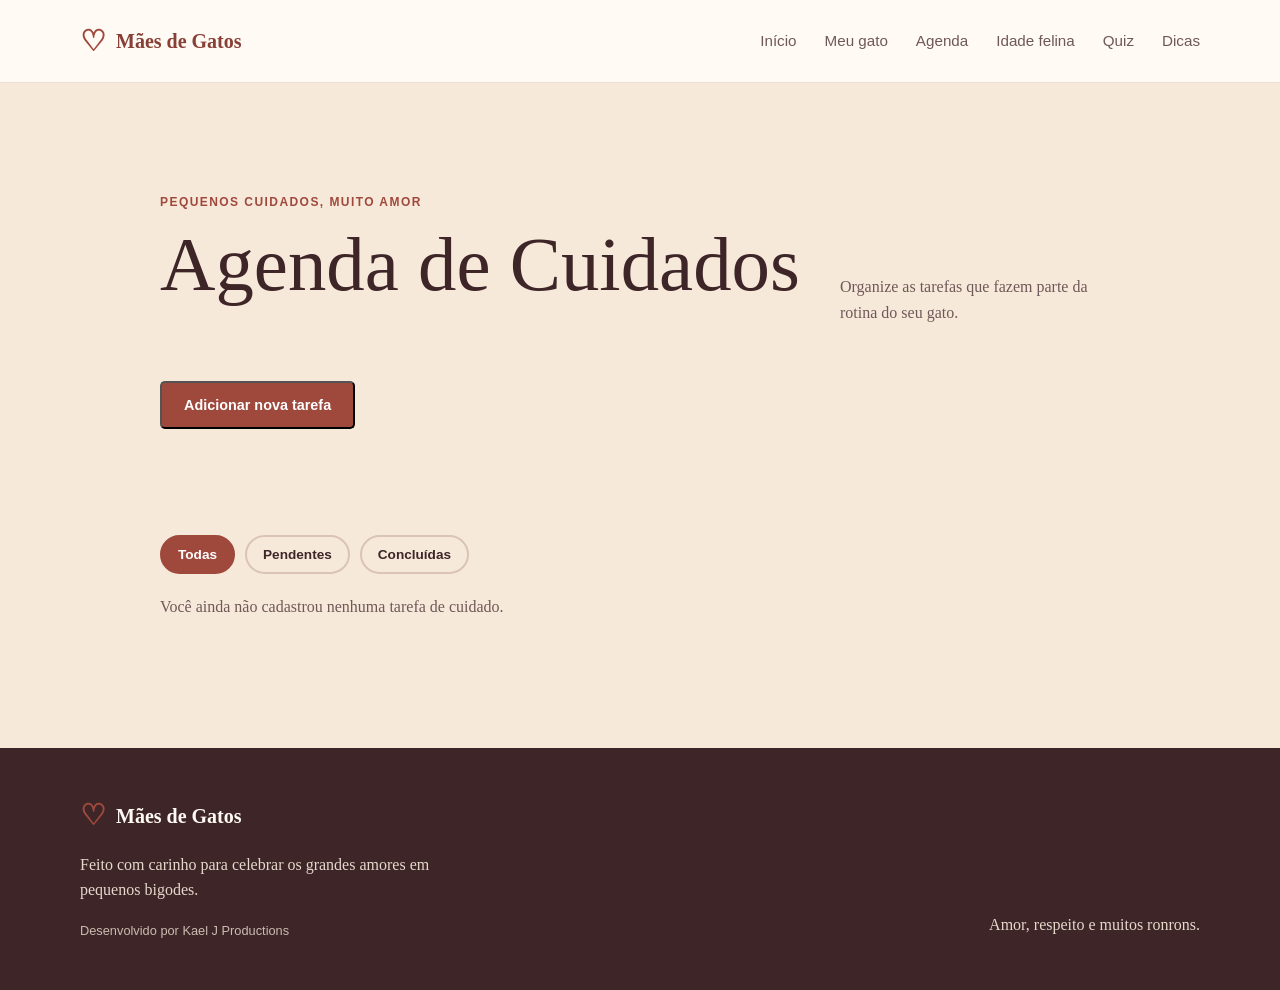
==== agenda.html @ 76a40109 "corrige regressões da refatoracao multipaginas" ====
<!DOCTYPE html>
<html lang="pt-BR"><head><meta charset="UTF-8"><meta name="viewport" content="width=device-width, initial-scale=1.0"><meta name="description" content="Mães de Gatos: um espaço acolhedor e acessível para quem ama gatos."><title>Agenda de Cuidados | Mães de Gatos</title><link rel="stylesheet" href="styles.css"></head><body><a class="link-pular" href="#conteudo">Pular para o conteúdo principal</a><header class="cabecalho"><div class="container cabecalho-conteudo"><a class="marca" href="index.html" aria-label="Mães de Gatos, voltar ao início"><span class="marca-icone" aria-hidden="true">♡</span><span>Mães de Gatos</span></a><nav class="navegacao-principal" aria-label="Navegação principal"><ul><li><a data-page="inicio" href="index.html">Início</a></li><li><a data-page="perfil" href="perfil.html">Meu gato</a></li><li><a data-page="agenda" href="agenda.html" aria-current="page">Agenda</a></li><li><a data-page="calculadora" href="calculadora.html">Idade felina</a></li><li><a data-page="quiz" href="quiz.html">Quiz</a></li><li><a data-page="dicas" href="dicas.html">Dicas</a></li></ul></nav></div></header><main id="conteudo"><section class="secao agenda" id="agenda" aria-labelledby="titulo-agenda">
        <div class="container agenda-conteudo">
          <div class="cabecalho-secao">
            <div>
              <p class="etiqueta">Pequenos cuidados, muito amor</p>
              <h1 id="titulo-agenda">Agenda de Cuidados</h1>
            </div>
            <p class="texto-secao">
              Organize as tarefas que fazem parte da rotina do seu gato.
            </p>
          </div>

          <button class="botao botao-nova-tarefa" id="adicionar-tarefa" type="button">
            Adicionar nova tarefa
          </button>

          <form id="formulario-tarefa" class="formulario-tarefa" novalidate hidden>
            <div class="campo">
              <label for="titulo-tarefa">Título da tarefa</label>
              <p class="ajuda-campo" id="ajuda-titulo-tarefa">Exemplo: Trocar a areia</p>
              <input id="titulo-tarefa" name="titulo" type="text" maxlength="100" required aria-describedby="ajuda-titulo-tarefa erro-titulo-tarefa">
              <p class="mensagem-erro" id="erro-titulo-tarefa"></p>
            </div>

            <div class="campo">
              <label for="data-tarefa">Data <span>(opcional)</span></label>
              <input id="data-tarefa" name="data" type="date" aria-describedby="erro-data-tarefa">
              <p class="mensagem-erro" id="erro-data-tarefa"></p>
            </div>

            <div class="campo">
              <label for="categoria-tarefa">Categoria</label>
              <select id="categoria-tarefa" name="categoria" required aria-describedby="erro-categoria-tarefa">
                <option value="">Selecione uma categoria</option>
                <option value="alimentação">Alimentação</option>
                <option value="higiene">Higiene</option>
                <option value="saúde">Saúde</option>
                <option value="brincadeira">Brincadeira</option>
                <option value="outros">Outros</option>
              </select>
              <p class="mensagem-erro" id="erro-categoria-tarefa"></p>
            </div>

            <div class="acoes-formulario">
              <button class="botao botao-formulario" id="botao-tarefa" type="submit">Criar tarefa</button>
              <button class="botao-cancelar" id="cancelar-edicao-tarefa" type="button" hidden>Cancelar edição</button>
            </div>
          </form>

          <p class="mensagem-status" id="mensagem-agenda" role="status" aria-live="polite"></p>

          <div class="filtros-agenda" aria-label="Filtrar tarefas">
            <button class="filtro ativo" type="button" data-filtro="todas" aria-pressed="true">Todas</button>
            <button class="filtro" type="button" data-filtro="pendentes" aria-pressed="false">Pendentes</button>
            <button class="filtro" type="button" data-filtro="concluidas" aria-pressed="false">Concluídas</button>
          </div>

          <p class="estado-vazio" id="estado-vazio"></p>
          <ul class="lista-tarefas" id="lista-tarefas" aria-label="Lista de tarefas de cuidado"></ul>
        </div>
</section>
</main><footer class="rodape" id="rodape"><div class="container rodape-conteudo"><div><p class="marca rodape-marca"><span class="marca-icone" aria-hidden="true">♡</span>Mães de Gatos</p><p>Feito com carinho para celebrar os grandes amores em pequenos bigodes.</p><p class="assinatura">Desenvolvido por Kael J Productions</p></div><p class="rodape-final">Amor, respeito e muitos ronrons.</p></div></footer><script src="scripts/agenda.js" defer></script></body></html>
---- styles.css ----
:root {
  --creme: #fffaf3;
  --creme-escuro: #f8eee2;
  --terracota: #9f493d;
  --terracota-escuro: #873f36;
  --vinho: #3d2528;
  --texto-suave: #6f5858;
  --dourado: #e6ad62;
  --branco: #fff;
  --sombra: 0 18px 40px rgba(92, 49, 44, 0.1);
}

* { box-sizing: border-box; }

[hidden] { display: none !important; }

html { scroll-behavior: smooth; }
body { margin: 0; background: var(--creme); color: var(--vinho); font-family: Georgia, "Times New Roman", serif; line-height: 1.6; }
a { color: inherit; }
a:focus-visible { outline: 3px solid var(--dourado); outline-offset: 5px; border-radius: 4px; }
.container { width: min(1120px, calc(100% - 48px)); margin: 0 auto; }
.link-pular { position: absolute; top: 12px; left: 12px; z-index: 10; padding: 8px 12px; color: var(--branco); background: var(--terracota-escuro); transform: translateY(-160%); }
.link-pular:focus { transform: translateY(0); }
.cabecalho { background: var(--creme); border-bottom: 1px solid #eedfd1; }
.cabecalho-conteudo, .navegacao-principal ul { display: flex; align-items: center; }
.cabecalho-conteudo { justify-content: space-between; min-height: 82px; gap: 24px; }
.marca { display: inline-flex; align-items: center; gap: 10px; color: var(--terracota-escuro); font-size: 1.25rem; font-weight: bold; text-decoration: none; }
.marca-icone { color: var(--terracota); font-size: 1.8rem; line-height: 1; }
.navegacao-principal ul { gap: 28px; margin: 0; padding: 0; list-style: none; }
.navegacao-principal a { color: var(--texto-suave); font: 0.95rem Arial, sans-serif; text-decoration: none; }
.navegacao-principal a:hover, .cartao a:hover { color: var(--terracota); }
.hero { overflow: hidden; background: var(--creme-escuro); }
.hero-conteudo { display: grid; grid-template-columns: 1.1fr 0.9fr; align-items: center; min-height: 530px; gap: 56px; }
.etiqueta, .cartao-numero { margin: 0 0 12px; color: var(--terracota); font: bold 0.75rem Arial, sans-serif; letter-spacing: 0.12em; text-transform: uppercase; }
h1, h2, h3, p { margin-top: 0; }
h1, h2, h3 { line-height: 1.15; }
h1 { max-width: 650px; margin-bottom: 24px; font-size: clamp(2.8rem, 6vw, 5.2rem); font-weight: normal; }
h1 span { color: var(--terracota); }
.hero-descricao { max-width: 510px; margin-bottom: 32px; color: var(--texto-suave); font-size: 1.15rem; }
.botao { display: inline-block; padding: 14px 22px; border-radius: 5px; color: var(--branco); background: var(--terracota); font: bold 0.9rem Arial, sans-serif; text-decoration: none; }
.botao:hover { background: var(--terracota-escuro); }
.hero-imagem {
  display: block;
  width: 100%;
  max-height: 530px;
  border-radius: 18px 18px 42% 42%;
  object-fit: cover;
  object-position: center;
  box-shadow: var(--sombra);
}
.secao { padding: 112px 0; }
.sobre { background: var(--creme); }
.sobre-conteudo { display: grid; grid-template-columns: 100px 1fr; max-width: 960px; gap: 40px; }
.numero-secao { color: var(--dourado); font: bold 1.2rem Arial, sans-serif; }
h2 { max-width: 690px; margin-bottom: 22px; font-size: clamp(2rem, 4vw, 3.4rem); font-weight: normal; }
.sobre p:not(.etiqueta) { max-width: 650px; color: var(--texto-suave); font-size: 1.1rem; }

.imagem-editorial {
  display: block;
  width: min(100%, 760px);
  margin-top: 32px;
  border-radius: 12px;
  object-fit: cover;
  box-shadow: var(--sombra);
}
.temas { background: #f7e9da; }
.cabecalho-secao { display: flex; align-items: end; justify-content: space-between; gap: 32px; margin-bottom: 48px; }
.cabecalho-secao h2 { margin-bottom: 0; }
.texto-secao { max-width: 280px; margin-bottom: 8px; color: var(--texto-suave); }
.cartoes { display: grid; grid-template-columns: repeat(3, 1fr); gap: 22px; }
.cartao { min-height: 350px; padding: 0 0 30px; overflow: hidden; border-radius: 8px; box-shadow: var(--sombra); }
.imagem-cartao { display: block; width: 100%; height: 190px; object-fit: cover; }
.cartao > :not(.imagem-cartao) { margin-right: 30px; margin-left: 30px; }
.cartao > .cartao-icone { margin-top: 26px; }
.cartao-rotina { background: #fffaf3; }
.cartao-carinho { color: var(--branco); background: var(--terracota); }
.cartao-diversao { background: #f4c978; }
.cartao-icone { margin-bottom: 36px; font-size: 2.4rem; }
.cartao-numero { color: currentColor; opacity: 0.75; }
.cartao h3 { margin-bottom: 14px; font-size: 1.7rem; font-weight: normal; }
.cartao p:not(.cartao-numero) { min-height: 96px; color: inherit; opacity: 0.82; }
.cartao a { font: bold 0.85rem Arial, sans-serif; text-decoration: none; }
.rodape { color: var(--creme); background: var(--vinho); }
.rodape-conteudo { display: flex; align-items: end; justify-content: space-between; gap: 32px; padding: 52px 0; }
.rodape-marca { color: var(--creme); }
.rodape-conteudo p:not(.marca) { max-width: 360px; margin-bottom: 0; color: #e7d8cc; }
.rodape-final { text-align: right; }

@media (max-width: 760px) {
  .container { width: min(100% - 32px, 560px); }
  .cabecalho-conteudo { align-items: flex-start; flex-direction: column; padding: 20px 0; }
  .navegacao-principal ul { flex-wrap: wrap; gap: 12px 20px; }
  .hero-conteudo, .cartoes { grid-template-columns: 1fr; }
  .hero-conteudo { gap: 30px; padding: 70px 0; }
  .hero-imagem { max-height: 360px; border-radius: 14px 14px 28% 28%; }
  .secao { padding: 72px 0; }
  .sobre-conteudo { grid-template-columns: 1fr; gap: 16px; }
  .cabecalho-secao, .rodape-conteudo { align-items: flex-start; flex-direction: column; }
  .rodape-final { text-align: left; }
}

@media (prefers-reduced-motion: reduce) {
  html { scroll-behavior: auto; }
}

.perfil { background: var(--creme); }

.perfil-conteudo { max-width: 920px; }

.formulario-perfil {
  display: grid;
  grid-template-columns: repeat(2, 1fr);
  gap: 24px;
  padding: 32px;
  border: 1px solid #eedfd1;
  border-radius: 8px;
  background: var(--branco);
  box-shadow: var(--sombra);
}

.campo {
  display: flex;
  flex-direction: column;
  gap: 8px;
}

.campo label {
  color: var(--vinho);
  font-weight: bold;
}

.campo label span {
  color: var(--texto-suave);
  font-size: 0.9rem;
  font-weight: normal;
}

.campo input,
.campo select {
  width: 100%;
  min-height: 48px;
  padding: 10px 12px;
  border: 2px solid #d9c4b5;
  border-radius: 5px;
  color: var(--vinho);
  background: var(--creme);
  font: 1rem Arial, sans-serif;
}

.campo input:focus-visible,
.campo select:focus-visible {
  outline: 3px solid var(--dourado);
  outline-offset: 2px;
}

.campo input[aria-invalid="true"],
.campo select[aria-invalid="true"] {
  border-color: var(--terracota-escuro);
}

.mensagem-erro {
  min-height: 1.4em;
  margin: 0;
  color: var(--terracota-escuro);
  font: 0.9rem Arial, sans-serif;
}

.acoes-formulario {
  display: flex;
  align-items: center;
  align-self: end;
  flex-wrap: wrap;
  gap: 16px;
}

.botao-formulario { border: 0; cursor: pointer; }

.botao-cancelar {
  padding: 10px 0;
  border: 0;
  color: var(--terracota-escuro);
  background: transparent;
  font: bold 0.85rem Arial, sans-serif;
  text-decoration: underline;
  cursor: pointer;
}

.botao-cancelar:hover { color: var(--terracota); }

.botao-cancelar:focus-visible {
  outline: 3px solid var(--dourado);
  outline-offset: 3px;
}

.mensagem-status {
  min-height: 1.6em;
  margin: 24px 0 0;
  color: var(--terracota-escuro);
  font-weight: bold;
}

.resultado-perfil {
  margin-top: 24px;
}

.ficha-gato {
  max-width: 620px;
  padding: 28px;
  border-left: 6px solid var(--terracota);
  border-radius: 8px;
  background: var(--creme-escuro);
  box-shadow: var(--sombra);
}

.ficha-gato h3 {
  margin-bottom: 20px;
  color: var(--terracota-escuro);
  font-size: 1.8rem;
  font-weight: normal;
}

.ficha-gato dl { margin: 0; }

.ficha-gato dt {
  margin-top: 12px;
  color: var(--texto-suave);
  font: bold 0.8rem Arial, sans-serif;
  letter-spacing: 0.08em;
  text-transform: uppercase;
}

.ficha-gato dt:first-child { margin-top: 0; }
.ficha-gato dd { margin: 2px 0 0; font-size: 1.1rem; }

.acoes-ficha {
  display: flex;
  flex-wrap: wrap;
  align-items: center;
  gap: 16px;
  margin-top: 24px;
}

.botao-apagar {
  padding: 10px 16px;
  border: 2px solid var(--terracota-escuro);
  border-radius: 5px;
  color: var(--terracota-escuro);
  background: transparent;
  font: bold 0.85rem Arial, sans-serif;
  cursor: pointer;
}

.botao-apagar:hover { color: var(--branco); background: var(--terracota-escuro); }

.botao-apagar:focus-visible {
  outline: 3px solid var(--dourado);
  outline-offset: 3px;
}

@media (max-width: 760px) {
  .formulario-perfil { grid-template-columns: 1fr; padding: 24px; }
  .acoes-formulario { align-self: auto; }
}

.agenda { background: #f7e9da; }
.agenda-conteudo { max-width: 960px; }

.botao-nova-tarefa { margin-bottom: 24px; }

.formulario-tarefa {
  display: grid;
  grid-template-columns: 1.5fr 1fr 1fr;
  align-items: end;
  gap: 24px;
  padding: 32px;
  border-radius: 8px;
  background: var(--branco);
  box-shadow: var(--sombra);
}

.formulario-tarefa .acoes-formulario { grid-column: 1 / -1; }

.ajuda-campo {
  margin: -2px 0 0;
  color: var(--texto-suave);
  font: 0.9rem Arial, sans-serif;
}

.filtros-agenda {
  display: flex;
  flex-wrap: wrap;
  gap: 10px;
  margin: 32px 0 20px;
}

.filtro {
  padding: 10px 16px;
  border: 2px solid #d9c4b5;
  border-radius: 999px;
  color: var(--vinho);
  background: transparent;
  font: bold 0.85rem Arial, sans-serif;
  cursor: pointer;
}

.filtro:hover,
.filtro.ativo {
  border-color: var(--terracota);
  color: var(--branco);
  background: var(--terracota);
}

.filtro:focus-visible {
  outline: 3px solid var(--dourado);
  outline-offset: 3px;
}

.estado-vazio {
  min-height: 1.6em;
  margin: 0 0 16px;
  color: var(--texto-suave);
}

.lista-tarefas {
  display: grid;
  gap: 16px;
  margin: 0;
  padding: 0;
  list-style: none;
}

.tarefa {
  display: grid;
  grid-template-columns: 1fr auto;
  gap: 16px 24px;
  padding: 24px;
  border-left: 6px solid var(--terracota);
  border-radius: 8px;
  background: var(--creme);
  box-shadow: var(--sombra);
}

.tarefa.concluida { border-left-color: var(--dourado); }

.tarefa h3 {
  margin-bottom: 10px;
  color: var(--terracota-escuro);
  font-size: 1.35rem;
  font-weight: normal;
}

.tarefa-meta {
  display: flex;
  flex-wrap: wrap;
  gap: 8px 16px;
  margin: 0;
  color: var(--texto-suave);
  font: 0.9rem Arial, sans-serif;
}

.tarefa-status {
  display: inline-block;
  margin-top: 14px;
  color: var(--terracota-escuro);
  font: bold 0.8rem Arial, sans-serif;
  letter-spacing: 0.08em;
  text-transform: uppercase;
}

.tarefa.concluida .tarefa-status { color: #6f6a38; }
.tarefa.concluida h3 { text-decoration: line-through; }

.acoes-tarefa {
  display: flex;
  align-items: center;
  justify-content: flex-end;
  flex-wrap: wrap;
  gap: 10px;
}

.botao-tarefa {
  padding: 10px 14px;
  border: 2px solid var(--terracota-escuro);
  border-radius: 5px;
  color: var(--terracota-escuro);
  background: transparent;
  font: bold 0.8rem Arial, sans-serif;
  cursor: pointer;
}

.botao-tarefa:hover { color: var(--branco); background: var(--terracota-escuro); }

.botao-tarefa:focus-visible {
  outline: 3px solid var(--dourado);
  outline-offset: 3px;
}

.assinatura {
  margin-top: 20px;
  color: #cdbbb0 !important;
  font: 0.8rem Arial, sans-serif;
}

@media (max-width: 760px) {
  .formulario-tarefa { grid-template-columns: 1fr; padding: 24px; }
  .formulario-tarefa .acoes-formulario { grid-column: auto; }
  .tarefa { grid-template-columns: 1fr; }
  .acoes-tarefa { justify-content: flex-start; }
}

.calculadora { background: var(--creme); }
.calculadora-conteudo { max-width: 960px; }

.formulario-calculadora {
  display: grid;
  grid-template-columns: minmax(0, 1fr) auto;
  align-items: end;
  gap: 24px;
  padding: 32px;
  border-radius: 8px;
  background: var(--branco);
  box-shadow: var(--sombra);
}

.formulario-calculadora .botao { align-self: end; }

.grupo-idade {
  min-width: 0;
  margin: 0;
  padding: 0;
  border: 0;
}

.grupo-idade legend {
  margin-bottom: 8px;
  color: var(--vinho);
  font-weight: bold;
}

.controles-idade {
  display: grid;
  grid-template-columns: repeat(3, minmax(0, 1fr));
  gap: 16px;
}

.resultado-calculadora {
  max-width: 620px;
  margin-top: 24px;
  padding: 28px;
  border-left: 6px solid var(--terracota);
  border-radius: 8px;
  background: var(--creme-escuro);
  box-shadow: var(--sombra);
}

.resultado-calculadora h3 {
  margin-bottom: 16px;
  color: var(--terracota-escuro);
  font-size: 1.8rem;
  font-weight: normal;
}

.resultado-calculadora p { margin-bottom: 10px; }
.resultado-calculadora p:last-child { margin-bottom: 0; }

.aviso-calculadora {
  margin-top: 20px;
  color: var(--texto-suave);
  font: 0.9rem Arial, sans-serif;
}

@media (max-width: 760px) {
  .formulario-calculadora { grid-template-columns: 1fr; padding: 24px; }
  .formulario-calculadora .botao { justify-self: start; }
}

.quiz { background: #f7e9da; }
.quiz-conteudo { max-width: 960px; }
.quiz-aviso-inicial { max-width: 720px; color: var(--texto-suave); }

.progresso-quiz {
  margin: 32px 0 16px;
  color: var(--terracota-escuro);
  font: bold 0.9rem Arial, sans-serif;
}

.formulario-quiz {
  padding: 32px;
  border-radius: 8px;
  background: var(--branco);
  box-shadow: var(--sombra);
}

.formulario-quiz fieldset {
  min-width: 0;
  margin: 0;
  padding: 0;
  border: 0;
}

.formulario-quiz legend {
  color: var(--texto-suave);
  font: bold 0.85rem Arial, sans-serif;
}

.texto-pergunta {
  margin: 14px 0 24px;
  color: var(--vinho);
  font-size: 1.45rem;
  line-height: 1.25;
}

.texto-pergunta:focus-visible {
  outline: 3px solid var(--dourado);
  outline-offset: 6px;
  border-radius: 4px;
}

.alternativas-quiz {
  display: grid;
  gap: 12px;
}

.alternativa-quiz {
  display: flex;
  align-items: flex-start;
  gap: 12px;
  padding: 14px 16px;
  border: 2px solid #d9c4b5;
  border-radius: 6px;
  color: var(--vinho);
  background: var(--creme);
  cursor: pointer;
}

.alternativa-quiz:hover,
.alternativa-quiz:has(input:checked) {
  border-color: var(--terracota);
  background: #f8eee2;
}

.alternativa-quiz input {
  flex: 0 0 auto;
  width: 1.1rem;
  height: 1.1rem;
  margin-top: 3px;
  accent-color: var(--terracota);
}

.alternativa-quiz input:focus-visible {
  outline: 3px solid var(--dourado);
  outline-offset: 3px;
}

.acoes-quiz {
  display: flex;
  justify-content: space-between;
  gap: 16px;
  margin-top: 28px;
}

.botao-secundario-quiz {
  padding: 12px 20px;
  border: 2px solid var(--terracota-escuro);
  border-radius: 5px;
  color: var(--terracota-escuro);
  background: transparent;
  font: bold 0.9rem Arial, sans-serif;
  cursor: pointer;
}

.botao-secundario-quiz:hover { color: var(--branco); background: var(--terracota-escuro); }

.botao-secundario-quiz:focus-visible {
  outline: 3px solid var(--dourado);
  outline-offset: 3px;
}

.resultado-quiz {
  max-width: 700px;
  margin-top: 24px;
  padding: 32px;
  border-left: 6px solid var(--terracota);
  border-radius: 8px;
  background: var(--creme);
  box-shadow: var(--sombra);
}

.resultado-quiz h3 {
  margin-bottom: 16px;
  color: var(--terracota-escuro);
  font-size: 2rem;
  font-weight: normal;
}

.resultado-quiz p { margin-bottom: 12px; }
.resultado-quiz p:last-of-type { margin-bottom: 0; }
.resultado-quiz .aviso-quiz { margin-top: 24px; color: var(--texto-suave); font: 0.9rem Arial, sans-serif; }

.botao-refazer-quiz {
  margin-top: 24px;
  border: 0;
  color: var(--terracota-escuro);
  background: transparent;
  font: bold 0.9rem Arial, sans-serif;
  text-decoration: underline;
  cursor: pointer;
}

.botao-refazer-quiz:focus-visible {
  outline: 3px solid var(--dourado);
  outline-offset: 3px;
}

@media (max-width: 760px) {
  .formulario-quiz { padding: 24px; }
  .acoes-quiz { align-items: stretch; flex-direction: column-reverse; }
  .acoes-quiz button { align-self: flex-start; }
}

.dicas { background: var(--creme); }
.dicas-conteudo { max-width: 960px; }

.filtros-dicas {
  display: flex;
  flex-wrap: wrap;
  gap: 10px;
  margin: 32px 0 20px;
}

.filtro-dica {
  padding: 10px 16px;
  border: 2px solid #d9c4b5;
  border-radius: 999px;
  color: var(--vinho);
  background: transparent;
  font: bold 0.85rem Arial, sans-serif;
  cursor: pointer;
}

.filtro-dica:hover,
.filtro-dica.ativo {
  border-color: var(--terracota);
  color: var(--branco);
  background: var(--terracota);
}

.filtro-dica:focus-visible {
  outline: 3px solid var(--dourado);
  outline-offset: 3px;
}

.estado-vazio-dicas {
  min-height: 1.6em;
  margin: 0 0 16px;
  color: var(--texto-suave);
}

.lista-dicas {
  display: grid;
  grid-template-columns: repeat(3, 1fr);
  gap: 22px;
  margin: 0;
  padding: 0;
  list-style: none;
}

.dica-card {
  display: flex;
  min-height: 250px;
  flex-direction: column;
  padding: 24px;
  border-radius: 8px;
  background: var(--creme-escuro);
  box-shadow: var(--sombra);
}

.dica-card h3 {
  margin-bottom: 12px;
  color: var(--terracota-escuro);
  font-size: 1.35rem;
  font-weight: normal;
}

.dica-card p { color: var(--texto-suave); }

.dica-categoria {
  margin: 0 0 12px;
  color: var(--terracota);
  font: bold 0.75rem Arial, sans-serif;
  letter-spacing: 0.1em;
  text-transform: uppercase;
}

.botao-favorito {
  margin-top: auto;
  padding: 10px 0 0;
  border: 0;
  color: var(--terracota-escuro);
  background: transparent;
  font: bold 0.85rem Arial, sans-serif;
  text-align: left;
  text-decoration: underline;
  cursor: pointer;
}

.botao-favorito:hover { color: var(--terracota); }

.botao-favorito:focus-visible {
  outline: 3px solid var(--dourado);
  outline-offset: 4px;
}

@media (max-width: 900px) {
  .lista-dicas { grid-template-columns: repeat(2, 1fr); }
}

@media (max-width: 760px) {
  .lista-dicas { grid-template-columns: 1fr; }
}
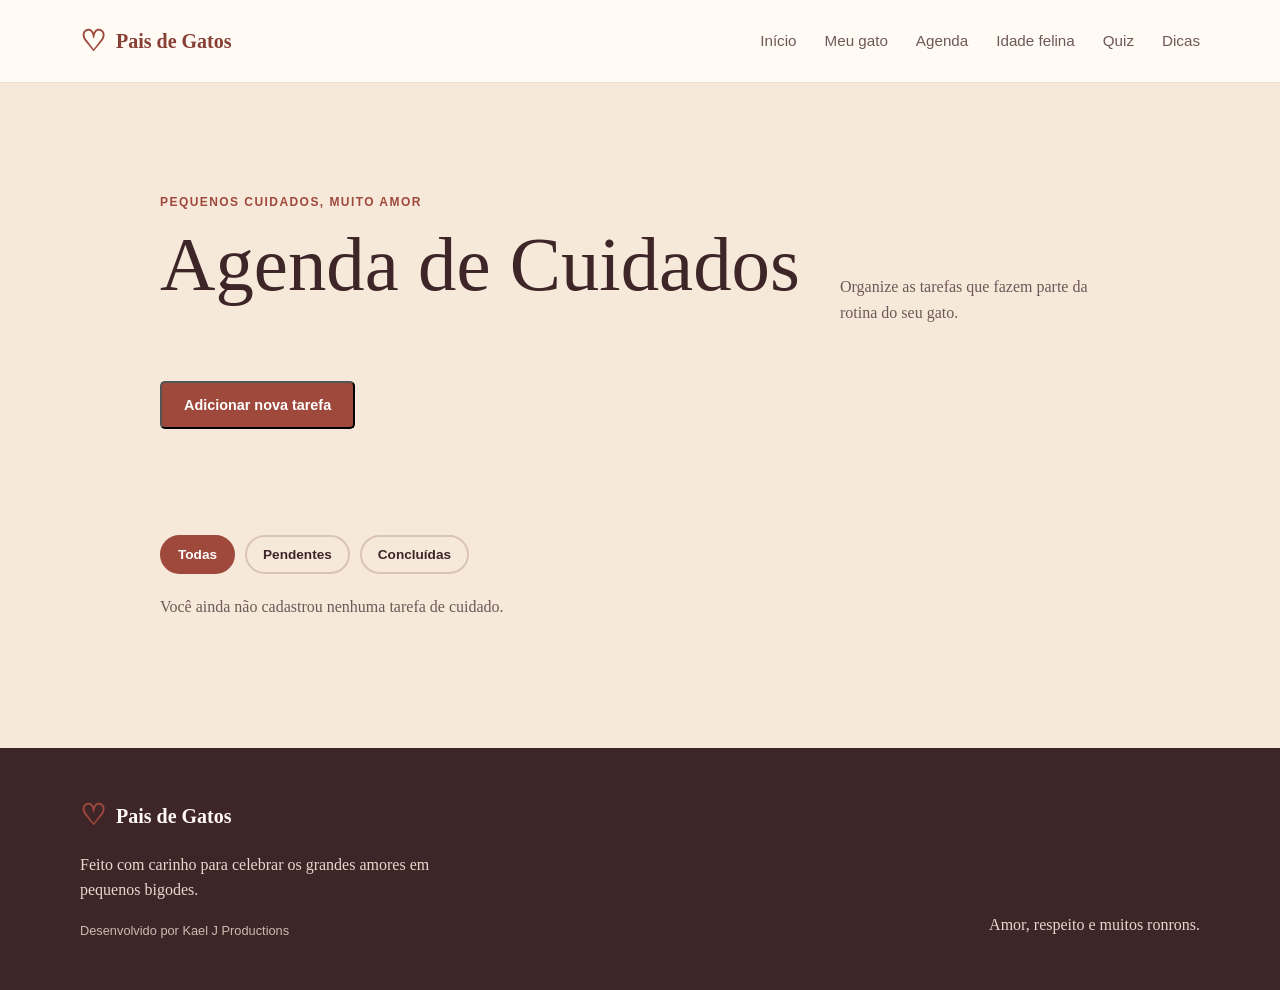
==== commit 18a0d02a: "atualiza identidade para pais de gatos" ====
--- a/agenda.html
+++ b/agenda.html
@@ -1,5 +1,5 @@
 <!DOCTYPE html>
-<html lang="pt-BR"><head><meta charset="UTF-8"><meta name="viewport" content="width=device-width, initial-scale=1.0"><meta name="description" content="Mães de Gatos: um espaço acolhedor e acessível para quem ama gatos."><title>Agenda de Cuidados | Mães de Gatos</title><link rel="stylesheet" href="styles.css"></head><body><a class="link-pular" href="#conteudo">Pular para o conteúdo principal</a><header class="cabecalho"><div class="container cabecalho-conteudo"><a class="marca" href="index.html" aria-label="Mães de Gatos, voltar ao início"><span class="marca-icone" aria-hidden="true">♡</span><span>Mães de Gatos</span></a><nav class="navegacao-principal" aria-label="Navegação principal"><ul><li><a data-page="inicio" href="index.html">Início</a></li><li><a data-page="perfil" href="perfil.html">Meu gato</a></li><li><a data-page="agenda" href="agenda.html" aria-current="page">Agenda</a></li><li><a data-page="calculadora" href="calculadora.html">Idade felina</a></li><li><a data-page="quiz" href="quiz.html">Quiz</a></li><li><a data-page="dicas" href="dicas.html">Dicas</a></li></ul></nav></div></header><main id="conteudo"><section class="secao agenda" id="agenda" aria-labelledby="titulo-agenda">
+<html lang="pt-BR"><head><meta charset="UTF-8"><meta name="viewport" content="width=device-width, initial-scale=1.0"><meta name="description" content="Pais de Gatos: um espaço acolhedor e acessível para quem ama gatos."><title>Agenda de Cuidados | Pais de Gatos</title><link rel="stylesheet" href="styles.css"></head><body><a class="link-pular" href="#conteudo">Pular para o conteúdo principal</a><header class="cabecalho"><div class="container cabecalho-conteudo"><a class="marca" href="index.html" aria-label="Pais de Gatos, voltar ao início"><span class="marca-icone" aria-hidden="true">♡</span><span>Pais de Gatos</span></a><nav class="navegacao-principal" aria-label="Navegação principal"><ul><li><a data-page="inicio" href="index.html">Início</a></li><li><a data-page="perfil" href="perfil.html">Meu gato</a></li><li><a data-page="agenda" href="agenda.html" aria-current="page">Agenda</a></li><li><a data-page="calculadora" href="calculadora.html">Idade felina</a></li><li><a data-page="quiz" href="quiz.html">Quiz</a></li><li><a data-page="dicas" href="dicas.html">Dicas</a></li></ul></nav></div></header><main id="conteudo"><section class="secao agenda" id="agenda" aria-labelledby="titulo-agenda">
         <div class="container agenda-conteudo">
           <div class="cabecalho-secao">
             <div>
@@ -60,9 +60,4 @@
           <ul class="lista-tarefas" id="lista-tarefas" aria-label="Lista de tarefas de cuidado"></ul>
         </div>
 </section>
-</main><footer class="rodape" id="rodape"><div class="container rodape-conteudo"><div><p class="marca rodape-marca"><span class="marca-icone" aria-hidden="true">♡</span>Mães de Gatos</p><p>Feito com carinho para celebrar os grandes amores em pequenos bigodes.</p><p class="assinatura">Desenvolvido por Kael J Productions</p></div><p class="rodape-final">Amor, respeito e muitos ronrons.</p></div></footer><script src="scripts/agenda.js" defer></script></body></html>
-
-
-
-
-
+</main><footer class="rodape" id="rodape"><div class="container rodape-conteudo"><div><p class="marca rodape-marca"><span class="marca-icone" aria-hidden="true">♡</span>Pais de Gatos</p><p>Feito com carinho para celebrar os grandes amores em pequenos bigodes.</p><p class="assinatura">Desenvolvido por Kael J Productions</p></div><p class="rodape-final">Amor, respeito e muitos ronrons.</p></div></footer><script src="scripts/agenda.js" defer></script></body></html>
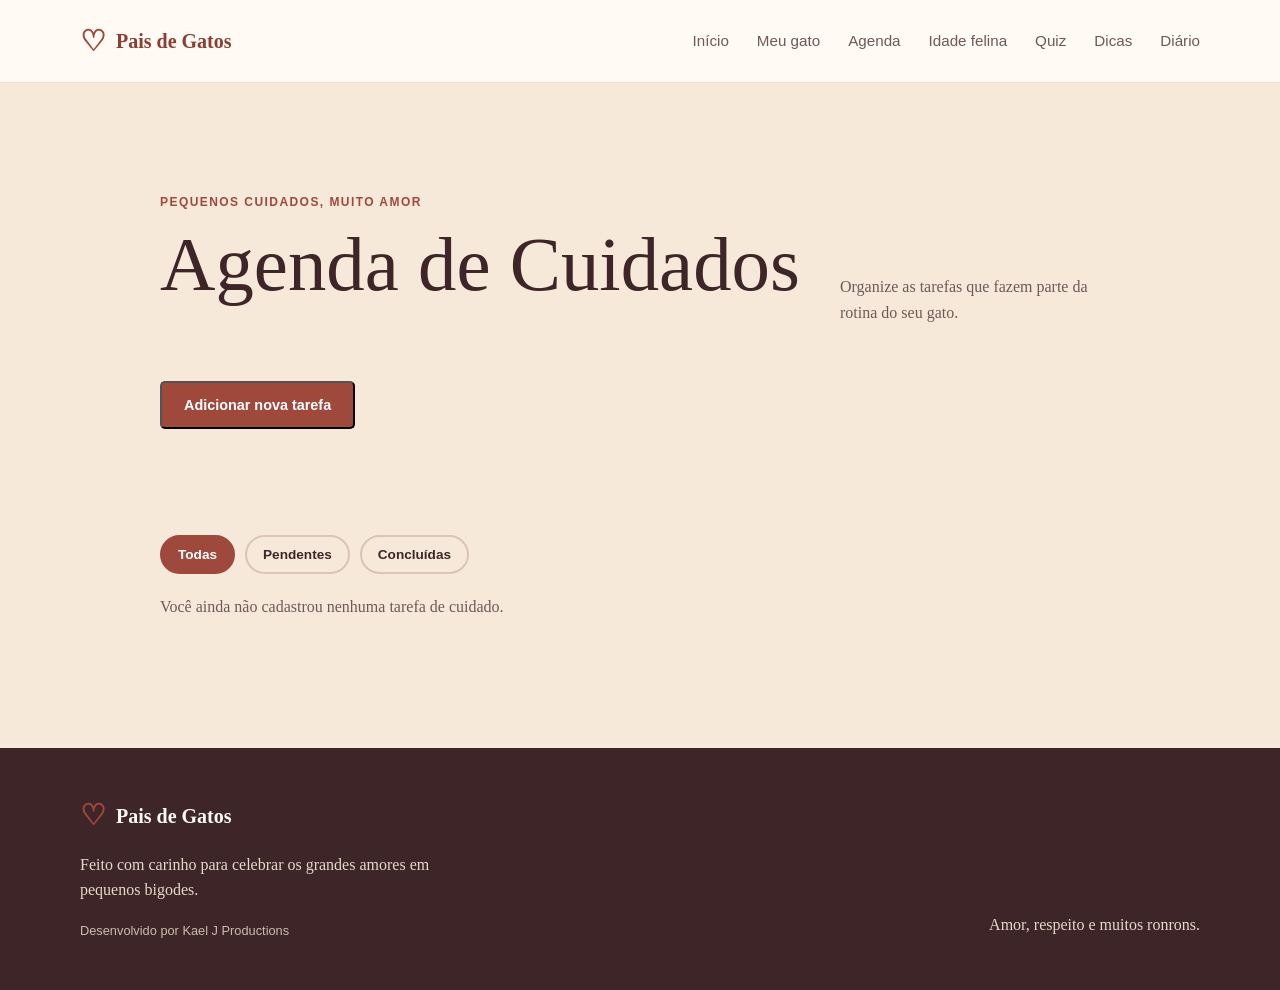
==== commit 058f15f0: "adiciona diario do gato" ====
--- a/agenda.html
+++ b/agenda.html
@@ -1,5 +1,5 @@
 <!DOCTYPE html>
-<html lang="pt-BR"><head><meta charset="UTF-8"><meta name="viewport" content="width=device-width, initial-scale=1.0"><meta name="description" content="Pais de Gatos: um espaço acolhedor e acessível para quem ama gatos."><title>Agenda de Cuidados | Pais de Gatos</title><link rel="stylesheet" href="styles.css"></head><body><a class="link-pular" href="#conteudo">Pular para o conteúdo principal</a><header class="cabecalho"><div class="container cabecalho-conteudo"><a class="marca" href="index.html" aria-label="Pais de Gatos, voltar ao início"><span class="marca-icone" aria-hidden="true">♡</span><span>Pais de Gatos</span></a><nav class="navegacao-principal" aria-label="Navegação principal"><ul><li><a data-page="inicio" href="index.html">Início</a></li><li><a data-page="perfil" href="perfil.html">Meu gato</a></li><li><a data-page="agenda" href="agenda.html" aria-current="page">Agenda</a></li><li><a data-page="calculadora" href="calculadora.html">Idade felina</a></li><li><a data-page="quiz" href="quiz.html">Quiz</a></li><li><a data-page="dicas" href="dicas.html">Dicas</a></li></ul></nav></div></header><main id="conteudo"><section class="secao agenda" id="agenda" aria-labelledby="titulo-agenda">
+<html lang="pt-BR"><head><meta charset="UTF-8"><meta name="viewport" content="width=device-width, initial-scale=1.0"><meta name="description" content="Pais de Gatos: um espaço acolhedor e acessível para quem ama gatos."><title>Agenda de Cuidados | Pais de Gatos</title><link rel="stylesheet" href="styles.css"></head><body><a class="link-pular" href="#conteudo">Pular para o conteúdo principal</a><header class="cabecalho"><div class="container cabecalho-conteudo"><a class="marca" href="index.html" aria-label="Pais de Gatos, voltar ao início"><span class="marca-icone" aria-hidden="true">♡</span><span>Pais de Gatos</span></a><nav class="navegacao-principal" aria-label="Navegação principal"><ul><li><a data-page="inicio" href="index.html">Início</a></li><li><a data-page="perfil" href="perfil.html">Meu gato</a></li><li><a data-page="agenda" href="agenda.html" aria-current="page">Agenda</a></li><li><a data-page="calculadora" href="calculadora.html">Idade felina</a></li><li><a data-page="quiz" href="quiz.html">Quiz</a></li><li><a data-page="dicas" href="dicas.html">Dicas</a></li><li><a data-page="diario" href="diario.html">Diário</a></li></ul></nav></div></header><main id="conteudo"><section class="secao agenda" id="agenda" aria-labelledby="titulo-agenda">
         <div class="container agenda-conteudo">
           <div class="cabecalho-secao">
             <div>
--- a/styles.css
+++ b/styles.css
@@ -718,3 +718,34 @@
 @media (max-width: 760px) {
   .lista-dicas { grid-template-columns: 1fr; }
 }
+
+.diario { background: var(--creme); }
+.diario-conteudo { max-width: 960px; }
+.aviso-diario { max-width: 760px; color: var(--texto-suave); font: 0.9rem Arial, sans-serif; }
+.botao-novo-registro { margin-bottom: 24px; border: 0; cursor: pointer; }
+.formulario-diario { display: grid; grid-template-columns: repeat(2, minmax(0, 1fr)); align-items: end; gap: 24px; padding: 32px; border-radius: 8px; background: var(--branco); box-shadow: var(--sombra); }
+.campo-observacao-diario, .formulario-diario .acoes-formulario { grid-column: 1 / -1; }
+.campo textarea { width: 100%; padding: 10px 12px; border: 2px solid #d9c4b5; border-radius: 5px; color: var(--vinho); background: var(--creme); font: 1rem Arial, sans-serif; resize: vertical; }
+.campo textarea:focus-visible { outline: 3px solid var(--dourado); outline-offset: 2px; }
+.campo textarea[aria-invalid="true"] { border-color: var(--terracota-escuro); }
+.filtros-diario { display: grid; grid-template-columns: minmax(180px, 0.8fr) minmax(220px, 1.2fr) auto; align-items: end; gap: 20px; margin: 32px 0 20px; }
+.filtros-diario .botao-cancelar { margin-bottom: 10px; }
+.lista-registros-diario { display: grid; gap: 16px; margin: 0; padding: 0; list-style: none; counter-reset: registros; }
+.registro-diario { padding: 24px; border-left: 6px solid var(--terracota); border-radius: 8px; background: var(--creme-escuro); box-shadow: var(--sombra); }
+.registro-diario:focus-visible { outline: 3px solid var(--dourado); outline-offset: 4px; }
+.registro-diario h2 { margin-bottom: 18px; color: var(--terracota-escuro); font-size: 1.5rem; font-weight: normal; }
+.registro-diario dl { display: grid; grid-template-columns: minmax(130px, 0.35fr) 1fr; margin: 0; font-family: Arial, sans-serif; }
+.registro-diario dt { margin-top: 10px; color: var(--texto-suave); font-size: 0.8rem; font-weight: bold; letter-spacing: 0.06em; text-transform: uppercase; }
+.registro-diario dt:first-child { margin-top: 0; }
+.registro-diario dd { margin: 10px 0 0; }
+.registro-diario dd:nth-of-type(1) { margin-top: 0; }
+.acoes-registro-diario { display: flex; flex-wrap: wrap; gap: 10px; margin-top: 24px; }
+
+@media (max-width: 760px) {
+  .formulario-diario, .filtros-diario { grid-template-columns: 1fr; padding: 24px; }
+  .campo-observacao-diario, .formulario-diario .acoes-formulario { grid-column: auto; }
+  .filtros-diario { padding: 0; }
+  .filtros-diario .botao-cancelar { justify-self: start; margin-bottom: 0; }
+  .registro-diario dl { grid-template-columns: 1fr; }
+  .registro-diario dt:not(:first-child) { margin-top: 16px; }
+}
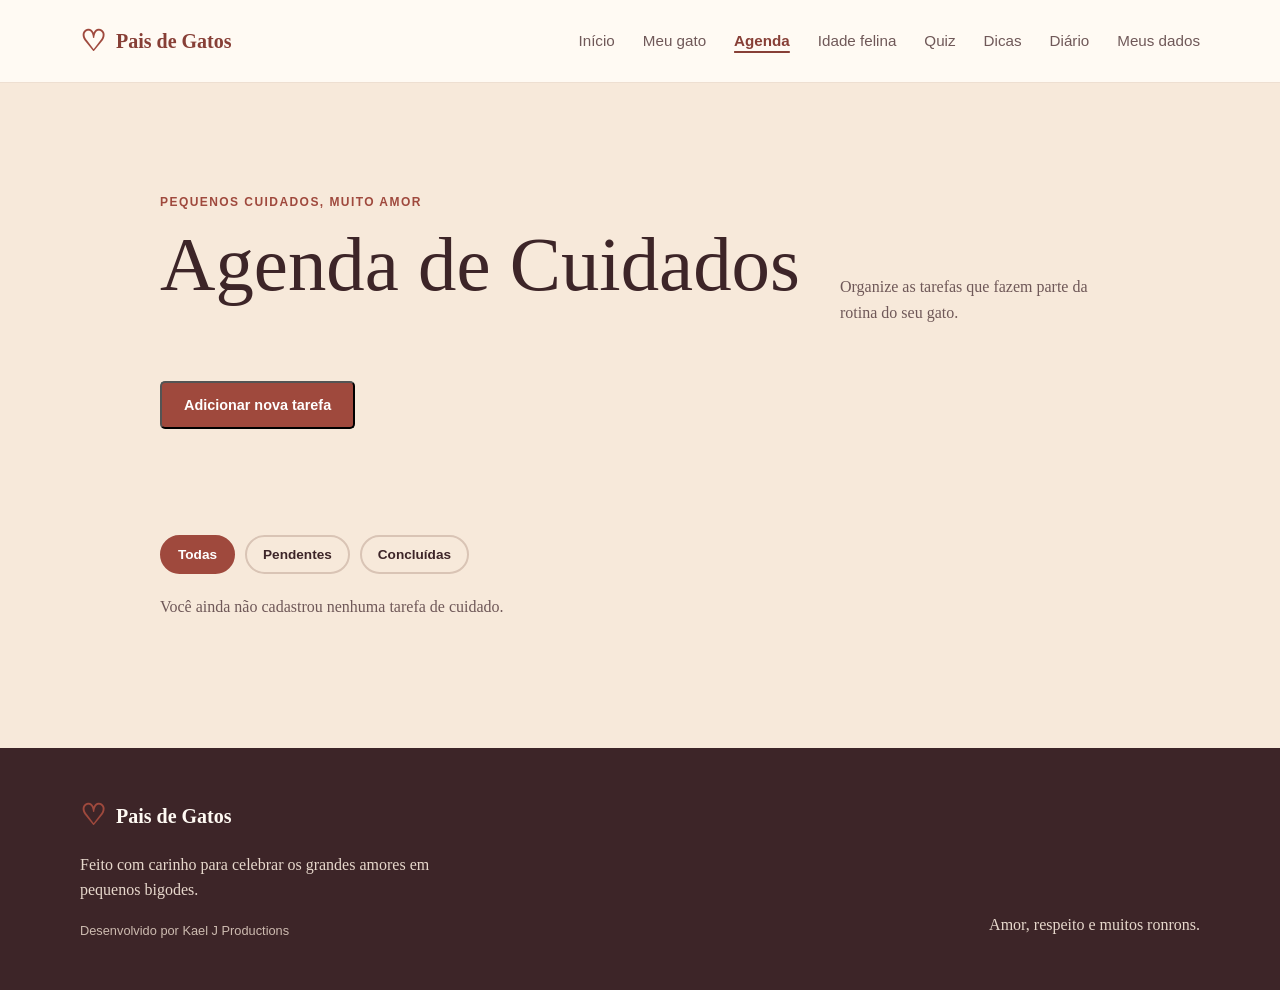
==== commit 17496307: "refina projeto com pwa backup e auditoria" ====
--- a/agenda.html
+++ b/agenda.html
@@ -1,5 +1,6 @@
 <!DOCTYPE html>
-<html lang="pt-BR"><head><meta charset="UTF-8"><meta name="viewport" content="width=device-width, initial-scale=1.0"><meta name="description" content="Pais de Gatos: um espaço acolhedor e acessível para quem ama gatos."><title>Agenda de Cuidados | Pais de Gatos</title><link rel="stylesheet" href="styles.css"></head><body><a class="link-pular" href="#conteudo">Pular para o conteúdo principal</a><header class="cabecalho"><div class="container cabecalho-conteudo"><a class="marca" href="index.html" aria-label="Pais de Gatos, voltar ao início"><span class="marca-icone" aria-hidden="true">♡</span><span>Pais de Gatos</span></a><nav class="navegacao-principal" aria-label="Navegação principal"><ul><li><a data-page="inicio" href="index.html">Início</a></li><li><a data-page="perfil" href="perfil.html">Meu gato</a></li><li><a data-page="agenda" href="agenda.html" aria-current="page">Agenda</a></li><li><a data-page="calculadora" href="calculadora.html">Idade felina</a></li><li><a data-page="quiz" href="quiz.html">Quiz</a></li><li><a data-page="dicas" href="dicas.html">Dicas</a></li><li><a data-page="diario" href="diario.html">Diário</a></li></ul></nav></div></header><main id="conteudo"><section class="secao agenda" id="agenda" aria-labelledby="titulo-agenda">
+<html lang="pt-BR"><head><meta charset="UTF-8"><meta name="viewport" content="width=device-width, initial-scale=1.0"><meta name="description" content="Organize tarefas e compromissos da rotina do seu gato com a Agenda de Cuidados."><title>Agenda de Cuidados | Pais de Gatos</title><link rel="stylesheet" href="styles.css">
+  <link rel="manifest" href="manifest.webmanifest"><link rel="icon" href="assets/icons/icon-192.png" type="image/png"></head><body><a class="link-pular" href="#conteudo">Pular para o conteúdo principal</a><header class="cabecalho"><div class="container cabecalho-conteudo"><a class="marca" href="index.html" aria-label="Pais de Gatos, voltar ao início"><span class="marca-icone" aria-hidden="true">♡</span><span>Pais de Gatos</span></a><nav class="navegacao-principal" aria-label="Navegação principal"><ul><li><a data-page="inicio" href="index.html">Início</a></li><li><a data-page="perfil" href="perfil.html">Meu gato</a></li><li><a data-page="agenda" href="agenda.html" aria-current="page">Agenda</a></li><li><a data-page="calculadora" href="calculadora.html">Idade felina</a></li><li><a data-page="quiz" href="quiz.html">Quiz</a></li><li><a data-page="dicas" href="dicas.html">Dicas</a></li><li><a data-page="diario" href="diario.html">Diário</a></li><li><a data-page="dados" href="dados.html">Meus dados</a></li></ul></nav></div></header><main id="conteudo"><section class="secao agenda" id="agenda" aria-labelledby="titulo-agenda">
         <div class="container agenda-conteudo">
           <div class="cabecalho-secao">
             <div>
@@ -60,4 +61,5 @@
           <ul class="lista-tarefas" id="lista-tarefas" aria-label="Lista de tarefas de cuidado"></ul>
         </div>
 </section>
-</main><footer class="rodape" id="rodape"><div class="container rodape-conteudo"><div><p class="marca rodape-marca"><span class="marca-icone" aria-hidden="true">♡</span>Pais de Gatos</p><p>Feito com carinho para celebrar os grandes amores em pequenos bigodes.</p><p class="assinatura">Desenvolvido por Kael J Productions</p></div><p class="rodape-final">Amor, respeito e muitos ronrons.</p></div></footer><script src="scripts/agenda.js" defer></script></body></html>
+</main><footer class="rodape" id="rodape"><div class="container rodape-conteudo"><div><p class="marca rodape-marca"><span class="marca-icone" aria-hidden="true">♡</span>Pais de Gatos</p><p>Feito com carinho para celebrar os grandes amores em pequenos bigodes.</p><p class="assinatura">Desenvolvido por Kael J Productions</p></div><p class="rodape-final">Amor, respeito e muitos ronrons.</p></div></footer><script src="scripts/agenda.js" defer></script>  <script src="scripts/pwa.js" defer></script>
+</body></html>
--- a/styles.css
+++ b/styles.css
@@ -17,7 +17,11 @@
 html { scroll-behavior: smooth; }
 body { margin: 0; background: var(--creme); color: var(--vinho); font-family: Georgia, "Times New Roman", serif; line-height: 1.6; }
 a { color: inherit; }
-a:focus-visible { outline: 3px solid var(--dourado); outline-offset: 5px; border-radius: 4px; }
+a:focus-visible,
+button:focus-visible,
+input:focus-visible,
+select:focus-visible,
+textarea:focus-visible { outline: 3px solid var(--terracota-escuro); outline-offset: 4px; border-radius: 4px; }
 .container { width: min(1120px, calc(100% - 48px)); margin: 0 auto; }
 .link-pular { position: absolute; top: 12px; left: 12px; z-index: 10; padding: 8px 12px; color: var(--branco); background: var(--terracota-escuro); transform: translateY(-160%); }
 .link-pular:focus { transform: translateY(0); }
@@ -28,6 +32,7 @@
 .marca-icone { color: var(--terracota); font-size: 1.8rem; line-height: 1; }
 .navegacao-principal ul { gap: 28px; margin: 0; padding: 0; list-style: none; }
 .navegacao-principal a { color: var(--texto-suave); font: 0.95rem Arial, sans-serif; text-decoration: none; }
+.navegacao-principal a[aria-current="page"] { color: var(--terracota-escuro); font-weight: bold; text-decoration: underline; text-decoration-thickness: 2px; text-underline-offset: 5px; }
 .navegacao-principal a:hover, .cartao a:hover { color: var(--terracota); }
 .hero { overflow: hidden; background: var(--creme-escuro); }
 .hero-conteudo { display: grid; grid-template-columns: 1.1fr 0.9fr; align-items: center; min-height: 530px; gap: 56px; }
@@ -64,6 +69,12 @@
   box-shadow: var(--sombra);
 }
 .temas { background: #f7e9da; }
+.momentos-felinos { background: #f7e9da; }
+.momentos-felinos-grade { display: grid; grid-template-columns: repeat(3, 1fr); gap: 22px; }
+.momento-felino { overflow: hidden; border-radius: 8px; background: var(--creme); box-shadow: var(--sombra); }
+.momento-felino img { display: block; width: 100%; height: 210px; object-fit: cover; }
+.momento-felino h3 { margin: 24px 30px 10px; color: var(--terracota-escuro); font-size: 1.6rem; font-weight: normal; }
+.momento-felino p { margin: 0 30px 28px; color: var(--texto-suave); }
 .cabecalho-secao { display: flex; align-items: end; justify-content: space-between; gap: 32px; margin-bottom: 48px; }
 .cabecalho-secao h2 { margin-bottom: 0; }
 .texto-secao { max-width: 280px; margin-bottom: 8px; color: var(--texto-suave); }
@@ -91,6 +102,7 @@
   .cabecalho-conteudo { align-items: flex-start; flex-direction: column; padding: 20px 0; }
   .navegacao-principal ul { flex-wrap: wrap; gap: 12px 20px; }
   .hero-conteudo, .cartoes { grid-template-columns: 1fr; }
+  .momentos-felinos-grade { grid-template-columns: 1fr; }
   .hero-conteudo { gap: 30px; padding: 70px 0; }
   .hero-imagem { max-height: 360px; border-radius: 14px 14px 28% 28%; }
   .secao { padding: 72px 0; }
@@ -149,7 +161,7 @@
 
 .campo input:focus-visible,
 .campo select:focus-visible {
-  outline: 3px solid var(--dourado);
+  outline: 3px solid var(--terracota-escuro);
   outline-offset: 2px;
 }
 
@@ -188,7 +200,7 @@
 .botao-cancelar:hover { color: var(--terracota); }
 
 .botao-cancelar:focus-visible {
-  outline: 3px solid var(--dourado);
+  outline: 3px solid var(--terracota-escuro);
   outline-offset: 3px;
 }
 
@@ -253,7 +265,7 @@
 .botao-apagar:hover { color: var(--branco); background: var(--terracota-escuro); }
 
 .botao-apagar:focus-visible {
-  outline: 3px solid var(--dourado);
+  outline: 3px solid var(--terracota-escuro);
   outline-offset: 3px;
 }
 
@@ -311,7 +323,7 @@
 }
 
 .filtro:focus-visible {
-  outline: 3px solid var(--dourado);
+  outline: 3px solid var(--terracota-escuro);
   outline-offset: 3px;
 }
 
@@ -391,7 +403,7 @@
 .botao-tarefa:hover { color: var(--branco); background: var(--terracota-escuro); }
 
 .botao-tarefa:focus-visible {
-  outline: 3px solid var(--dourado);
+  outline: 3px solid var(--terracota-escuro);
   outline-offset: 3px;
 }
 
@@ -511,7 +523,7 @@
 }
 
 .texto-pergunta:focus-visible {
-  outline: 3px solid var(--dourado);
+  outline: 3px solid var(--terracota-escuro);
   outline-offset: 6px;
   border-radius: 4px;
 }
@@ -548,7 +560,7 @@
 }
 
 .alternativa-quiz input:focus-visible {
-  outline: 3px solid var(--dourado);
+  outline: 3px solid var(--terracota-escuro);
   outline-offset: 3px;
 }
 
@@ -572,7 +584,7 @@
 .botao-secundario-quiz:hover { color: var(--branco); background: var(--terracota-escuro); }
 
 .botao-secundario-quiz:focus-visible {
-  outline: 3px solid var(--dourado);
+  outline: 3px solid var(--terracota-escuro);
   outline-offset: 3px;
 }
 
@@ -608,7 +620,7 @@
 }
 
 .botao-refazer-quiz:focus-visible {
-  outline: 3px solid var(--dourado);
+  outline: 3px solid var(--terracota-escuro);
   outline-offset: 3px;
 }
 
@@ -646,7 +658,7 @@
 }
 
 .filtro-dica:focus-visible {
-  outline: 3px solid var(--dourado);
+  outline: 3px solid var(--terracota-escuro);
   outline-offset: 3px;
 }
 
@@ -707,7 +719,7 @@
 .botao-favorito:hover { color: var(--terracota); }
 
 .botao-favorito:focus-visible {
-  outline: 3px solid var(--dourado);
+  outline: 3px solid var(--terracota-escuro);
   outline-offset: 4px;
 }
 
@@ -718,6 +730,20 @@
 @media (max-width: 760px) {
   .lista-dicas { grid-template-columns: 1fr; }
 }
+
+.dados { background: var(--creme); }
+.dados-conteudo { max-width: 960px; }
+.aviso-dados { max-width: 760px; color: var(--texto-suave); font: 0.95rem Arial, sans-serif; }
+.cartao-dados { max-width: 760px; margin-top: 24px; padding: 28px; border-left: 6px solid var(--terracota); border-radius: 8px; background: var(--creme-escuro); box-shadow: var(--sombra); }
+.cartao-dados h2 { margin-bottom: 12px; font-size: 1.7rem; }
+.cartao-dados p { color: var(--texto-suave); }
+.cartao-dados .botao { border: 0; cursor: pointer; }
+.entrada-arquivo-dados { display: block; width: 100%; max-width: 520px; padding: 10px; border: 2px solid #d9c4b5; border-radius: 5px; color: var(--vinho); background: var(--branco); font: 1rem Arial, sans-serif; }
+.entrada-arquivo-dados:focus-visible { outline: 3px solid var(--terracota-escuro); outline-offset: 4px; }
+.resumo-dados { margin: 24px 0; padding: 20px; border: 1px solid #d9c4b5; border-radius: 6px; background: var(--branco); }
+.resumo-dados h3 { margin-bottom: 12px; font-size: 1.25rem; }
+.resumo-dados ul { margin: 0 0 12px; padding-left: 24px; }
+.resumo-dados p { margin: 0; font: 0.9rem Arial, sans-serif; }
 
 .diario { background: var(--creme); }
 .diario-conteudo { max-width: 960px; }
@@ -726,13 +752,13 @@
 .formulario-diario { display: grid; grid-template-columns: repeat(2, minmax(0, 1fr)); align-items: end; gap: 24px; padding: 32px; border-radius: 8px; background: var(--branco); box-shadow: var(--sombra); }
 .campo-observacao-diario, .formulario-diario .acoes-formulario { grid-column: 1 / -1; }
 .campo textarea { width: 100%; padding: 10px 12px; border: 2px solid #d9c4b5; border-radius: 5px; color: var(--vinho); background: var(--creme); font: 1rem Arial, sans-serif; resize: vertical; }
-.campo textarea:focus-visible { outline: 3px solid var(--dourado); outline-offset: 2px; }
+.campo textarea:focus-visible { outline: 3px solid var(--terracota-escuro); outline-offset: 2px; }
 .campo textarea[aria-invalid="true"] { border-color: var(--terracota-escuro); }
 .filtros-diario { display: grid; grid-template-columns: minmax(180px, 0.8fr) minmax(220px, 1.2fr) auto; align-items: end; gap: 20px; margin: 32px 0 20px; }
 .filtros-diario .botao-cancelar { margin-bottom: 10px; }
 .lista-registros-diario { display: grid; gap: 16px; margin: 0; padding: 0; list-style: none; counter-reset: registros; }
 .registro-diario { padding: 24px; border-left: 6px solid var(--terracota); border-radius: 8px; background: var(--creme-escuro); box-shadow: var(--sombra); }
-.registro-diario:focus-visible { outline: 3px solid var(--dourado); outline-offset: 4px; }
+.registro-diario:focus-visible { outline: 3px solid var(--terracota-escuro); outline-offset: 4px; }
 .registro-diario h2 { margin-bottom: 18px; color: var(--terracota-escuro); font-size: 1.5rem; font-weight: normal; }
 .registro-diario dl { display: grid; grid-template-columns: minmax(130px, 0.35fr) 1fr; margin: 0; font-family: Arial, sans-serif; }
 .registro-diario dt { margin-top: 10px; color: var(--texto-suave); font-size: 0.8rem; font-weight: bold; letter-spacing: 0.06em; text-transform: uppercase; }
